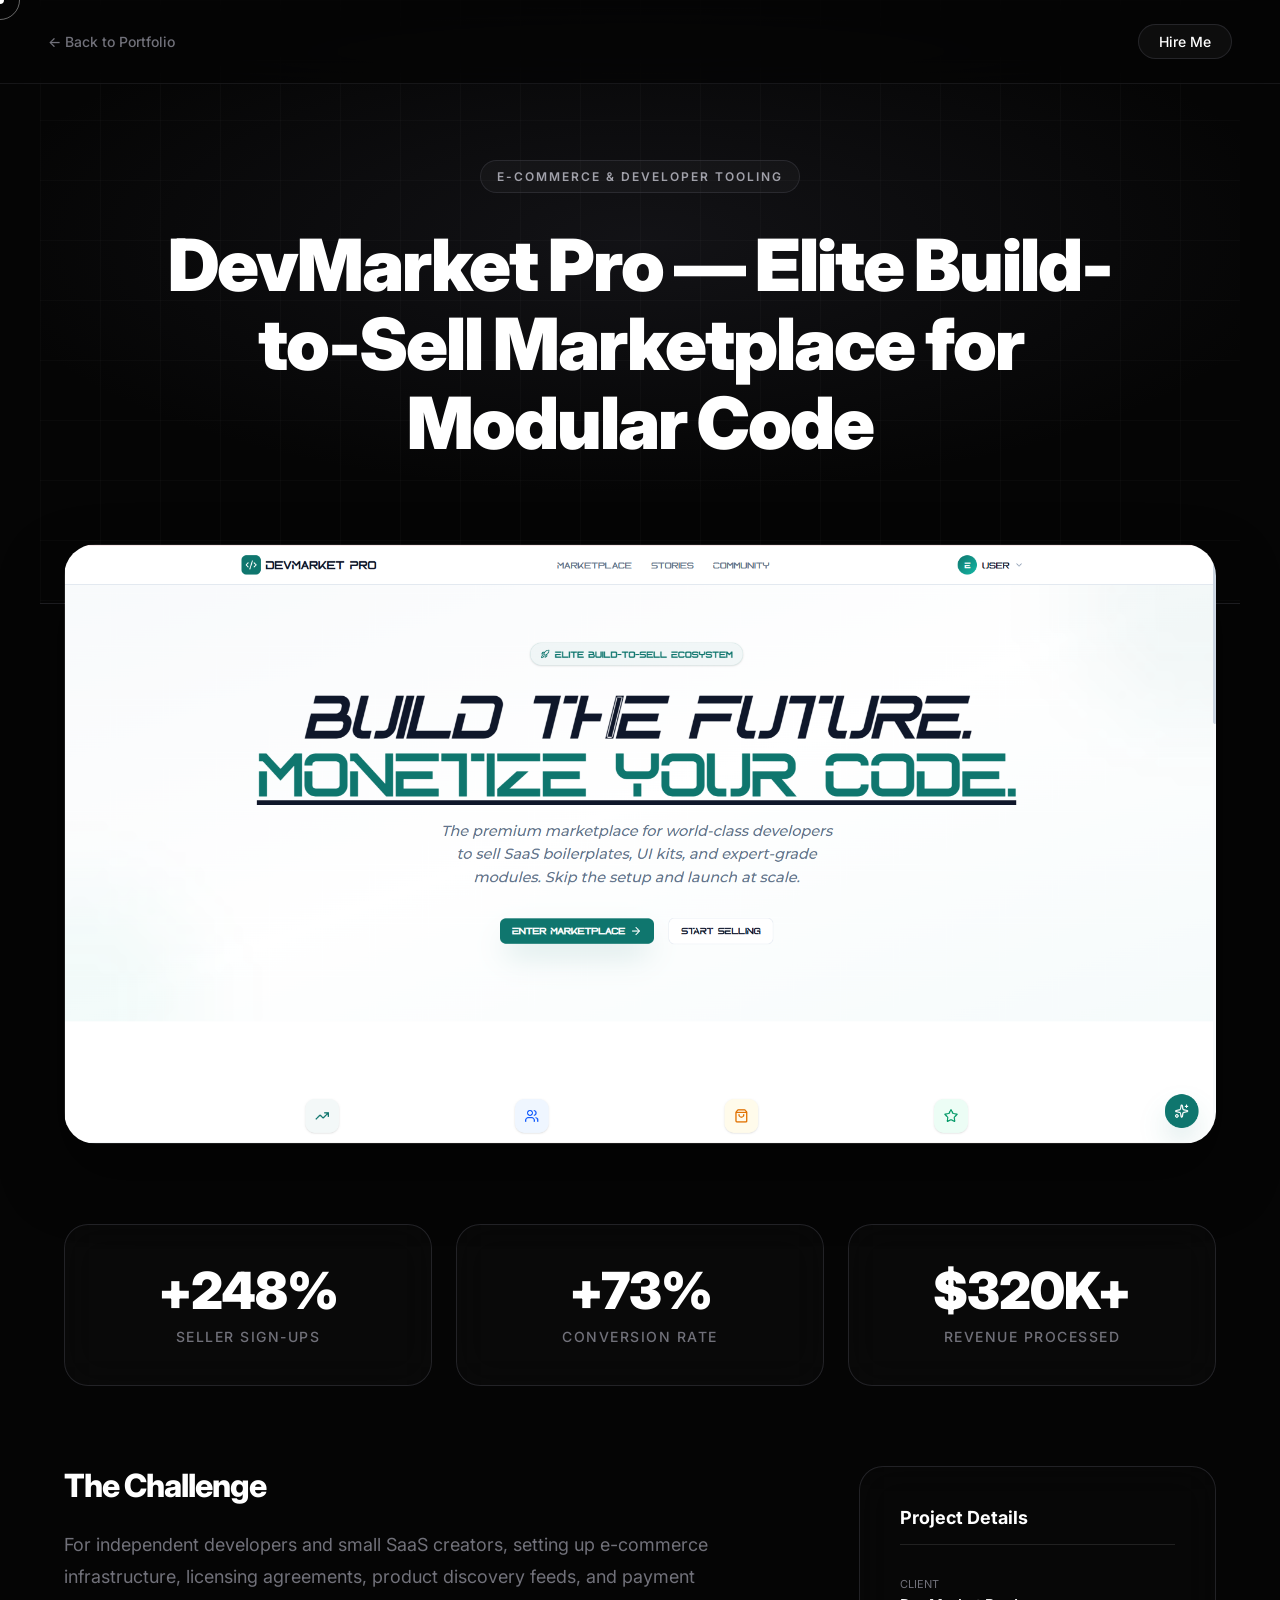
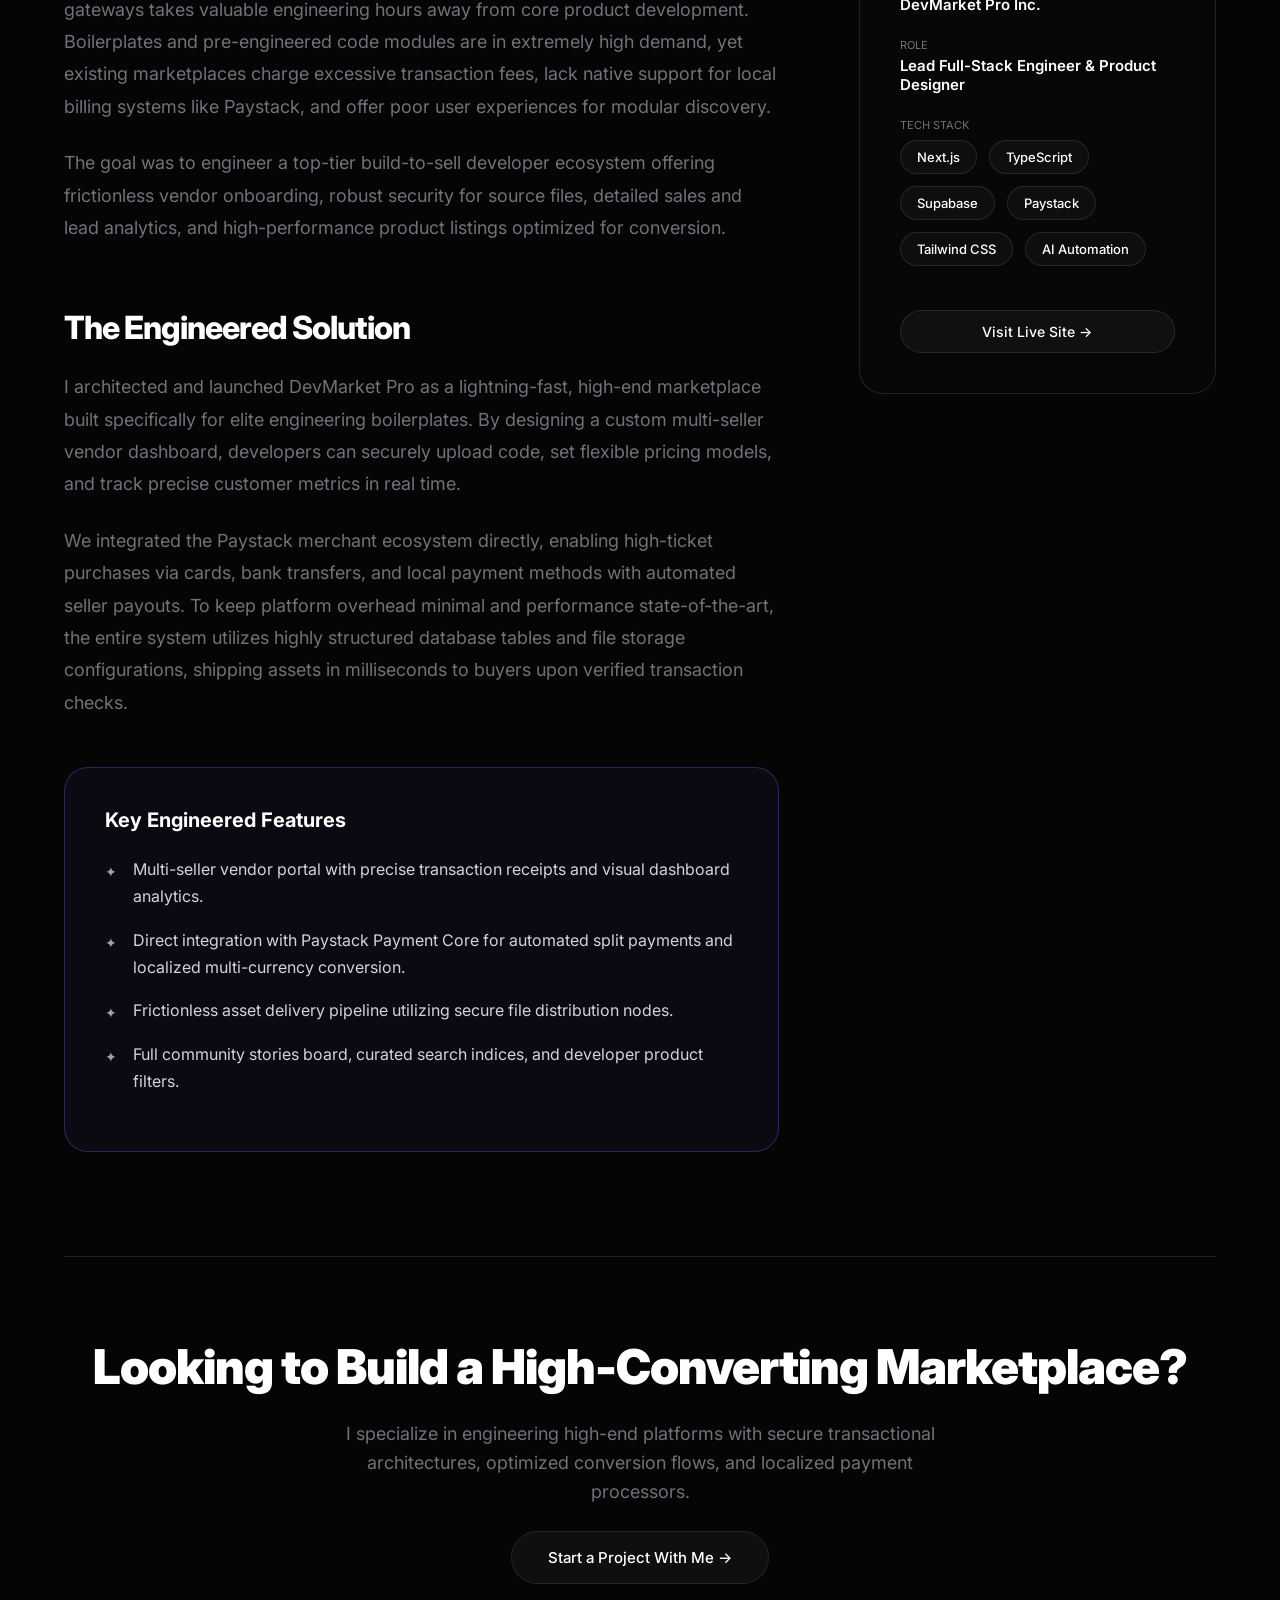
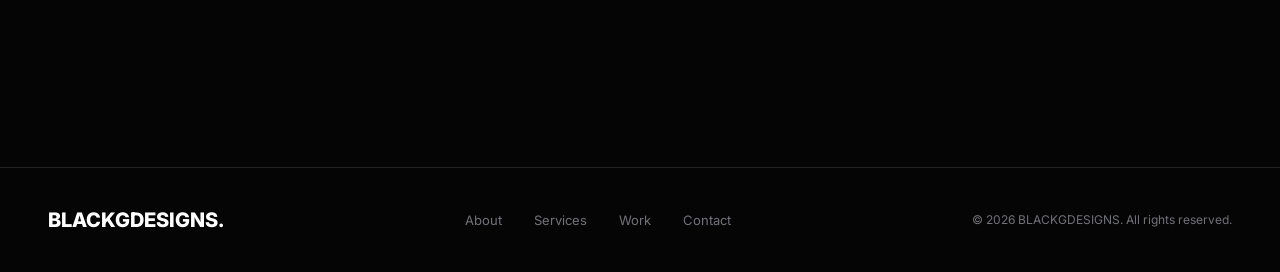
==== devmarket-pro.html @ 21c52779 "Add files via upload" ====
<!DOCTYPE html>
<html lang="en">
<head>
<meta charset="UTF-8"/>
<meta name="viewport" content="width=device-width, initial-scale=1.0"/>
<title>DevMarket Pro Case Study — BLACKGDESIGNS</title>
<meta name="description" content="Case Study: DevMarket Pro — Premium marketplace for world-class developers to buy and sell SaaS boilerplates, UI kits, and modules."/>
<link rel="stylesheet" href="style.css"/>
<link rel="preconnect" href="https://fonts.googleapis.com"/>
<link href="https://fonts.googleapis.com/css2?family=Inter:wght@300;400;500;600;700;800;900&display=swap" rel="stylesheet"/>
</head>
<body>

<!-- Custom Cursor -->
<div class="cursor">
  <div class="cursor-dot"></div>
  <div class="cursor-ring"></div>
</div>

<!-- Back Nav Header -->
<div class="case-header-nav">
  <a href="index.html" class="btn-back">← Back to Portfolio</a>
  <a href="https://wa.me/2347035428428" target="_blank" rel="noopener" class="nav-cta" style="padding: 8px 20px;">Hire Me</a>
</div>

<!-- Redesigned Hero Section -->
<section class="case-hero">
  <div class="hero-bg-glow"></div>
  <div class="hero-grid-overlay"></div>
  <div class="case-hero-content reveal">
    <span class="case-cat-badge">E-Commerce &amp; developer tooling</span>
    <h1 class="case-main-title">DevMarket Pro — Elite Build-to-Sell Marketplace for Modular Code</h1>
  </div>
</section>

<!-- Floating Cover Image Banner -->
<div class="case-cover-wrapper reveal reveal-delay-1">
  <div class="case-cover-image" style="background: url('devmarket_pro.png') no-repeat;"></div>
</div>

<div class="case-main-container">
  
  <!-- Outcomes / Metrics Grid -->
  <div class="case-metrics-grid">
    <div class="case-metric-card reveal">
      <div class="case-metric-num">+248%</div>
      <div class="case-metric-lbl">Seller Sign-ups</div>
    </div>
    <div class="case-metric-card reveal reveal-delay-1">
      <div class="case-metric-num">+73%</div>
      <div class="case-metric-lbl">Conversion Rate</div>
    </div>
    <div class="case-metric-card reveal reveal-delay-2">
      <div class="case-metric-num">$320K+</div>
      <div class="case-metric-lbl">Revenue Processed</div>
    </div>
  </div>

  <!-- Content Split Layout -->
  <div class="case-content-grid">
    
    <!-- Left Column: Story -->
    <div class="case-column-main">
      
      <div class="case-body-section reveal">
        <h2>The Challenge</h2>
        <p>For independent developers and small SaaS creators, setting up e-commerce infrastructure, licensing agreements, product discovery feeds, and payment gateways takes valuable engineering hours away from core product development. Boilerplates and pre-engineered code modules are in extremely high demand, yet existing marketplaces charge excessive transaction fees, lack native support for local billing systems like Paystack, and offer poor user experiences for modular discovery.</p>
        <p>The goal was to engineer a top-tier build-to-sell developer ecosystem offering frictionless vendor onboarding, robust security for source files, detailed sales and lead analytics, and high-performance product listings optimized for conversion.</p>
      </div>

      <div class="case-body-section reveal">
        <h2>The Engineered Solution</h2>
        <p>I architected and launched DevMarket Pro as a lightning-fast, high-end marketplace built specifically for elite engineering boilerplates. By designing a custom multi-seller vendor dashboard, developers can securely upload code, set flexible pricing models, and track precise customer metrics in real time.</p>
        <p>We integrated the Paystack merchant ecosystem directly, enabling high-ticket purchases via cards, bank transfers, and local payment methods with automated seller payouts. To keep platform overhead minimal and performance state-of-the-art, the entire system utilizes highly structured database tables and file storage configurations, shipping assets in milliseconds to buyers upon verified transaction checks.</p>
        
        <div class="case-highlight-box">
          <h3 class="case-highlight-title">Key Engineered Features</h3>
          <ul class="case-list">
            <li>Multi-seller vendor portal with precise transaction receipts and visual dashboard analytics.</li>
            <li>Direct integration with Paystack Payment Core for automated split payments and localized multi-currency conversion.</li>
            <li>Frictionless asset delivery pipeline utilizing secure file distribution nodes.</li>
            <li>Full community stories board, curated search indices, and developer product filters.</li>
          </ul>
        </div>
      </div>

    </div>

    <!-- Right Column: Sidebar Spec Sheet -->
    <div class="case-column-sidebar">
      <div class="case-sidebar-card reveal">
        <h3 class="case-sidebar-title">Project Details</h3>
        
        <div style="margin-bottom: 24px;">
          <div style="font-size: 11px; text-transform: uppercase; color: var(--muted); margin-bottom: 4px;">Client</div>
          <div style="font-size: 15px; font-weight: 600; color: var(--white);">DevMarket Pro Inc.</div>
        </div>

        <div style="margin-bottom: 24px;">
          <div style="font-size: 11px; text-transform: uppercase; color: var(--muted); margin-bottom: 4px;">Role</div>
          <div style="font-size: 15px; font-weight: 600; color: var(--white);">Lead Full-Stack Engineer &amp; Product Designer</div>
        </div>

        <div style="margin-bottom: 32px;">
          <div style="font-size: 11px; text-transform: uppercase; color: var(--muted); margin-bottom: 8px;">Tech Stack</div>
          <div>
            <span class="case-tech-tag">Next.js</span>
            <span class="case-tech-tag">TypeScript</span>
            <span class="case-tech-tag">Supabase</span>
            <span class="case-tech-tag">Paystack</span>
            <span class="case-tech-tag">Tailwind CSS</span>
            <span class="case-tech-tag">AI Automation</span>
          </div>
        </div>

        <a href="https://devmark-pro.vercel.app/" target="_blank" rel="noopener" class="nav-cta" style="display: block; text-align: center; font-size: 14px; padding: 12px;">Visit Live Site →</a>
      </div>
    </div>

  </div>

  <!-- CTA Footer Section -->
  <div class="case-cta-section reveal">
    <h2 class="case-cta-title">Looking to Build a High-Converting Marketplace?</h2>
    <p class="case-cta-desc">I specialize in engineering high-end platforms with secure transactional architectures, optimized conversion flows, and localized payment processors.</p>
    <a href="https://wa.me/2347035428428" target="_blank" rel="noopener" class="nav-cta" style="padding: 16px 36px; font-size: 15px;">Start a Project With Me →</a>
  </div>

</div>

<!-- Footer -->
<footer style="margin-top: 80px; border-top: 1px solid var(--border);">
  <div class="footer-logo">BLACKGDESIGNS.</div>
  <div class="footer-links">
    <a href="index.html#about">About</a>
    <a href="index.html#capabilities">Services</a>
    <a href="index.html#works">Work</a>
    <a href="index.html#contact">Contact</a>
  </div>
  <div class="footer-copy">© 2026 BLACKGDESIGNS. All rights reserved.</div>
</footer>

<script src="script.js"></script>
</body>
</html>
---- style.css ----
@import url('https://fonts.googleapis.com/css2?family=Inter:wght@300;400;500;600;700;800;900&display=swap');

*, *::before, *::after { box-sizing: border-box; margin: 0; padding: 0; }

:root {
  --bg: #050505;
  --bg-2: #0a0a0a;
  --bg-card: rgba(10,10,10,0.8);
  --border: rgba(63,63,70,0.5);
  --text: #d4d4d8;
  --muted: #71717a;
  --white: #ffffff;
  --accent: #a1a1aa;
  --glow: rgba(120,120,140,0.15);
  --font: 'Inter', sans-serif;
}

html { scroll-behavior: smooth; }

body {
  font-family: var(--font);
  background: var(--bg);
  color: var(--text);
  overflow-x: hidden;
  cursor: none;
}

/* Custom Cursor */
.cursor {
  position: fixed; top: 0; left: 0; z-index: 9999;
  pointer-events: none;
}
.cursor-dot {
  width: 8px; height: 8px; background: #fff;
  border-radius: 50%;
  position: absolute; transform: translate(-50%,-50%);
  transition: transform 0.1s;
}
.cursor-ring {
  width: 40px; height: 40px;
  border: 1px solid rgba(255,255,255,0.4);
  border-radius: 50%;
  position: absolute; transform: translate(-50%,-50%);
  transition: width 0.3s, height 0.3s, border-color 0.3s;
}
body:has(a:hover) .cursor-ring,
body:has(button:hover) .cursor-ring {
  width: 60px; height: 60px; border-color: rgba(255,255,255,0.8);
}

/* Scrollbar */
::-webkit-scrollbar { width: 4px; }
::-webkit-scrollbar-track { background: var(--bg); }
::-webkit-scrollbar-thumb { background: #333; border-radius: 2px; }

/* Navigation */
nav#main-nav {
  position: fixed; top: 0; left: 0; right: 0; z-index: 100;
  padding: 20px 48px;
  display: flex; align-items: center; justify-content: space-between;
  transition: background 0.4s, backdrop-filter 0.4s;
}
footer nav { position: static; padding: 0; background: none; backdrop-filter: none; border: none; }
nav#main-nav.scrolled {
  background: rgba(5,5,5,0.85);
  backdrop-filter: blur(20px);
  border-bottom: 1px solid var(--border);
}
.nav-logo {
  font-size: 16px; font-weight: 800; color: var(--white);
  text-decoration: none; letter-spacing: 1px;
  text-transform: uppercase;
}
.nav-links {
  display: flex; gap: 40px; list-style: none;
}
.nav-links a {
  color: var(--muted); text-decoration: none;
  font-size: 14px; font-weight: 500;
  transition: color 0.3s;
}
.nav-links a:hover, .nav-links a.active { color: var(--white); }
.nav-cta {
  padding: 10px 24px;
  border: 1px solid var(--border);
  background: rgba(255,255,255,0.04);
  color: var(--white);
  border-radius: 100px; font-size: 14px; font-weight: 500;
  cursor: pointer; text-decoration: none;
  transition: background 0.3s, border-color 0.3s;
}
.nav-cta:hover { background: rgba(255,255,255,0.1); border-color: rgba(255,255,255,0.3); }

/* Hero */
#hero {
  min-height: 100vh;
  display: flex; align-items: center; justify-content: center;
  position: relative; overflow: hidden;
  padding: 120px 48px 80px;
}
.hero-bg-glow {
  position: absolute; inset: 0; z-index: 0;
  background: radial-gradient(ellipse 80% 60% at 50% 40%, rgba(80,80,100,0.18) 0%, transparent 70%);
  pointer-events: none;
}
.hero-grid-overlay {
  position: absolute; inset: 0; z-index: 0;
  background-image:
    linear-gradient(rgba(255,255,255,0.02) 1px, transparent 1px),
    linear-gradient(90deg, rgba(255,255,255,0.02) 1px, transparent 1px);
  background-size: 60px 60px;
  pointer-events: none;
}
.hero-content {
  position: relative; z-index: 1;
  max-width: 1200px; width: 100%;
  display: grid; grid-template-columns: 1fr 1fr; gap: 80px; align-items: center;
}
.hero-text { }
.hero-badge {
  display: inline-flex; align-items: center; gap: 8px;
  padding: 8px 16px;
  border: 1px solid var(--border);
  background: rgba(255,255,255,0.04);
  border-radius: 100px; font-size: 13px; color: var(--accent);
  margin-bottom: 32px;
}
.hero-badge .dot {
  width: 8px; height: 8px;
  background: #4ade80;
  border-radius: 50%;
  animation: pulse-dot 2s ease-in-out infinite;
}
@keyframes pulse-dot {
  0%,100%{box-shadow:0 0 0 0 rgba(74,222,128,0.5);}
  50%{box-shadow:0 0 0 6px rgba(74,222,128,0);}
}
.hero-title {
  font-size: clamp(42px, 5.5vw, 80px);
  font-weight: 800; line-height: 1.05;
  color: var(--white); letter-spacing: -2px;
  margin-bottom: 24px;
}
.hero-title span { color: var(--muted); }
.hero-desc {
  font-size: 17px; line-height: 1.7; color: var(--muted);
  max-width: 480px; margin-bottom: 40px;
}
.hero-actions { display: flex; gap: 16px; align-items: center; flex-wrap: wrap; }
.btn-primary {
  padding: 14px 32px;
  background: var(--white); color: #000;
  border-radius: 100px; font-size: 15px; font-weight: 600;
  text-decoration: none; border: none; cursor: pointer;
  transition: transform 0.2s, box-shadow 0.3s;
  display: inline-flex; align-items: center; gap: 8px;
}
.btn-primary:hover { transform: translateY(-2px); box-shadow: 0 8px 30px rgba(255,255,255,0.15); }
.btn-ghost {
  padding: 14px 32px;
  border: 1px solid var(--border); color: var(--white);
  border-radius: 100px; font-size: 15px; font-weight: 500;
  text-decoration: none; cursor: pointer; background: transparent;
  transition: border-color 0.3s, background 0.3s;
}
.btn-ghost:hover { border-color: rgba(255,255,255,0.4); background: rgba(255,255,255,0.04); }

/* Hero Card */
.hero-card-wrap {
  perspective: 1200px;
}
.hero-card {
  background: rgba(15,15,18,0.9);
  border: 1px solid var(--border);
  border-radius: 24px;
  padding: 32px;
  backdrop-filter: blur(20px);
  transform-style: preserve-3d;
  transition: transform 0.15s ease-out;
  box-shadow: 0 25px 60px rgba(0,0,0,0.6);
}
.hero-card-header {
  display: flex; align-items: center; gap: 12px; margin-bottom: 24px;
}
.hero-card-avatar {
  width: 52px; height: 52px; border-radius: 50%;
  background: linear-gradient(135deg, #3f3f46, #18181b);
  border: 2px solid var(--border);
  overflow: hidden; flex-shrink: 0;
}
.hero-card-avatar img { width: 100%; height: 100%; object-fit: cover; }
.hero-card-name { font-size: 16px; font-weight: 700; color: var(--white); }
.hero-card-role { font-size: 13px; color: var(--muted); margin-top: 2px; }
.hero-card-stats {
  display: grid; grid-template-columns: 1fr 1fr; gap: 12px; margin-bottom: 24px;
}
.stat-box {
  background: rgba(255,255,255,0.03);
  border: 1px solid var(--border);
  border-radius: 12px; padding: 16px;
}
.stat-num { font-size: 28px; font-weight: 800; color: var(--white); }
.stat-label { font-size: 12px; color: var(--muted); margin-top: 4px; }
.hero-card-tags { display: flex; flex-wrap: wrap; gap: 8px; }
.tag {
  padding: 6px 12px;
  border: 1px solid var(--border);
  border-radius: 100px; font-size: 12px; color: var(--accent);
  background: rgba(255,255,255,0.03);
}

/* Marquee */
.marquee-section {
  padding: 24px 0;
  border-top: 1px solid var(--border);
  border-bottom: 1px solid var(--border);
  overflow: hidden;
}
.marquee-track {
  display: flex; gap: 48px;
  animation: marquee 30s linear infinite;
  white-space: nowrap;
}
.marquee-track:hover { animation-play-state: paused; }
@keyframes marquee {
  from { transform: translateX(0); }
  to { transform: translateX(-50%); }
}
.marquee-item {
  font-size: 13px; font-weight: 500; color: var(--muted);
  text-transform: uppercase; letter-spacing: 2px;
  display: flex; align-items: center; gap: 48px; flex-shrink: 0;
}
.marquee-item::after {
  content: '✦';
  color: rgba(255,255,255,0.15);
}

/* Sections */
section { padding: 120px 48px; max-width: 1200px; margin: 0 auto; }
.section-full { max-width: none; padding-left: 0; padding-right: 0; }

.section-label {
  font-size: 12px; font-weight: 600; color: var(--muted);
  text-transform: uppercase; letter-spacing: 3px; margin-bottom: 16px;
}
.section-title {
  font-size: clamp(36px, 4vw, 56px);
  font-weight: 800; color: var(--white);
  line-height: 1.1; letter-spacing: -1.5px; margin-bottom: 24px;
}
.section-desc {
  font-size: 17px; color: var(--muted); line-height: 1.7;
  max-width: 520px;
}

/* Reveal animation */
.reveal {
  opacity: 0; transform: translateY(40px);
  transition: opacity 0.7s ease, transform 0.7s ease;
}
.reveal.visible { opacity: 1; transform: none; }
.reveal-delay-1 { transition-delay: 0.1s; }
.reveal-delay-2 { transition-delay: 0.2s; }
.reveal-delay-3 { transition-delay: 0.3s; }
.reveal-delay-4 { transition-delay: 0.4s; }

/* About */
#about {
  display: grid; grid-template-columns: 1fr 1.4fr; gap: 80px; align-items: start;
}
.about-left { }
.about-photo {
  width: 100%; aspect-ratio: 3/4; border-radius: 20px;
  object-fit: cover; border: 1px solid var(--border);
  margin-bottom: 32px;
  background: linear-gradient(135deg, #18181b, #09090b);
}
.about-stats { display: flex; flex-direction: column; gap: 12px; }
.about-stat {
  display: flex; justify-content: space-between; align-items: center;
  padding: 16px 20px;
  border: 1px solid var(--border);
  border-radius: 12px; background: rgba(255,255,255,0.02);
}
.about-stat-num { font-size: 22px; font-weight: 800; color: var(--white); }
.about-stat-label { font-size: 13px; color: var(--muted); }
.about-right { }
.about-right .section-label { margin-top: 12px; }
.about-bio {
  font-size: 17px; color: var(--muted); line-height: 1.8; margin-bottom: 32px;
}
.about-philosophy {
  border-left: 2px solid rgba(255,255,255,0.15); padding-left: 24px;
  font-size: 20px; font-style: italic; color: var(--accent); line-height: 1.6;
}

/* Capabilities */
#capabilities { }
.cap-header { display: flex; justify-content: space-between; align-items: flex-end; margin-bottom: 56px; flex-wrap: wrap; gap: 24px; }
.cap-grid { display: grid; grid-template-columns: repeat(3,1fr); gap: 1px; background: var(--border); border-radius: 20px; overflow: hidden; }
.cap-card {
  background: var(--bg-2); padding: 40px 36px;
  transition: background 0.3s;
  position: relative; overflow: hidden;
}
.cap-card::before {
  content: ''; position: absolute; inset: 0;
  background: linear-gradient(135deg, rgba(255,255,255,0.04), transparent);
  opacity: 0; transition: opacity 0.3s;
}
.cap-card:hover { background: #0f0f12; }
.cap-card:hover::before { opacity: 1; }
.cap-icon {
  width: 48px; height: 48px; margin-bottom: 20px;
  border: 1px solid var(--border); border-radius: 12px;
  display: flex; align-items: center; justify-content: center;
  font-size: 22px;
  background: rgba(255,255,255,0.03);
}
.cap-name { font-size: 18px; font-weight: 700; color: var(--white); margin-bottom: 12px; }
.cap-desc { font-size: 14px; color: var(--muted); line-height: 1.7; }

/* Process */
#process { background: rgba(255,255,255,0.01); border-top: 1px solid var(--border); border-bottom: 1px solid var(--border); }
.process-steps { display: grid; grid-template-columns: repeat(3,1fr); gap: 48px; margin-top: 64px; }
.process-step { }
.step-num {
  font-size: 48px; font-weight: 900;
  color: rgba(255,255,255,0.06); margin-bottom: 16px;
  letter-spacing: -2px; line-height: 1;
}
.step-name { font-size: 18px; font-weight: 700; color: var(--white); margin-bottom: 10px; }
.step-desc { font-size: 14px; color: var(--muted); line-height: 1.7; }

/* Works */
#works { }
.works-header { display: flex; justify-content: space-between; align-items: flex-end; margin-bottom: 56px; flex-wrap: wrap; gap: 24px; }
.featured-project {
  display: grid; grid-template-columns: 1.2fr 1fr; gap: 0;
  border: 1px solid var(--border); border-radius: 20px; overflow: hidden;
  margin-bottom: 24px; min-height: 480px;
  transition: border-color 0.3s;
}
.featured-project:hover { border-color: rgba(255,255,255,0.2); }
.featured-img {
  background: linear-gradient(135deg, #1a1a2e 0%, #16213e 50%, #0f3460 100%);
  position: relative; overflow: hidden;
  display: flex; align-items: center; justify-content: center;
}
.featured-img .project-preview {
  width: 85%; border-radius: 12px;
  box-shadow: 0 20px 50px rgba(0,0,0,0.5);
}
.featured-info {
  padding: 48px 48px;
  display: flex; flex-direction: column; justify-content: center;
  background: rgba(10,10,12,0.9);
}
.project-tag {
  display: inline-block; padding: 5px 12px;
  border: 1px solid var(--border); border-radius: 100px;
  font-size: 12px; color: var(--muted); margin-bottom: 20px;
}
.project-title { font-size: 28px; font-weight: 800; color: var(--white); margin-bottom: 16px; line-height: 1.2; letter-spacing: -0.5px; }
.project-desc { font-size: 15px; color: var(--muted); line-height: 1.7; margin-bottom: 28px; }
.project-metrics { display: flex; gap: 24px; margin-bottom: 28px; flex-wrap: wrap; }
.metric { }
.metric-val { font-size: 24px; font-weight: 800; color: var(--white); }
.metric-label { font-size: 12px; color: var(--muted); }
.project-link {
  display: inline-flex; align-items: center; gap: 8px;
  color: var(--white); font-size: 14px; font-weight: 600;
  text-decoration: none; transition: gap 0.2s;
}
.project-link:hover { gap: 12px; }
.project-grid { display: grid; grid-template-columns: 1fr 1fr; gap: 24px; }
.project-card {
  border: 1px solid var(--border); border-radius: 20px; overflow: hidden;
  transition: border-color 0.3s, transform 0.3s;
  background: rgba(10,10,12,0.6);
}
.project-card:hover { border-color: rgba(255,255,255,0.2); transform: translateY(-4px); }
.project-card-img {
  height: 220px; position: relative; overflow: hidden;
  display: flex; align-items: center; justify-content: center; font-size: 64px;
}
.project-card-img.green { background: linear-gradient(135deg, #052e16, #166534); }
.project-card-img.purple { background: linear-gradient(135deg, #2e1065, #4c1d95); }
.project-card-body { padding: 28px; }

/* Testimonials */
#testimonials { }
.test-grid { display: grid; grid-template-columns: repeat(3,1fr); gap: 20px; margin-top: 56px; }
.test-card {
  border: 1px solid var(--border); border-radius: 20px; padding: 32px;
  background: rgba(10,10,12,0.6);
  transition: border-color 0.3s, transform 0.3s;
}
.test-card:hover { border-color: rgba(255,255,255,0.15); transform: translateY(-4px); }
.test-stars { color: #fbbf24; font-size: 14px; margin-bottom: 16px; letter-spacing: 2px; }
.test-quote { font-size: 15px; color: var(--text); line-height: 1.7; margin-bottom: 24px; font-style: italic; }
.test-author { display: flex; align-items: center; gap: 12px; }
.test-avatar {
  width: 40px; height: 40px; border-radius: 50%;
  background: linear-gradient(135deg, #3f3f46, #18181b);
  border: 1px solid var(--border);
  display: flex; align-items: center; justify-content: center;
  font-size: 16px;
}
.test-name { font-size: 14px; font-weight: 600; color: var(--white); }
.test-role { font-size: 12px; color: var(--muted); }

/* FAQ */
#faq { }
.faq-list { margin-top: 56px; display: flex; flex-direction: column; gap: 1px; border-top: 1px solid var(--border); }
.faq-item { border-bottom: 1px solid var(--border); }
.faq-q {
  display: flex; justify-content: space-between; align-items: center;
  padding: 24px 0; cursor: pointer;
  font-size: 17px; font-weight: 600; color: var(--white);
  transition: color 0.3s; gap: 16px;
}
.faq-q:hover { color: var(--accent); }
.faq-chevron {
  width: 32px; height: 32px; flex-shrink: 0;
  border: 1px solid var(--border); border-radius: 50%;
  display: flex; align-items: center; justify-content: center;
  font-size: 14px; transition: transform 0.3s, background 0.3s;
}
.faq-item.open .faq-chevron { transform: rotate(180deg); background: rgba(255,255,255,0.08); }
.faq-a {
  overflow: hidden; max-height: 0;
  transition: max-height 0.4s ease, padding 0.3s;
}
.faq-a-inner { padding-bottom: 24px; font-size: 15px; color: var(--muted); line-height: 1.8; }

/* Contact / CTA */
#contact {
  text-align: center;
  padding-top: 80px; padding-bottom: 80px;
  border-top: 1px solid var(--border);
}
.contact-glow {
  position: relative;
  max-width: 700px; margin: 0 auto;
}
.contact-glow::before {
  content: '';
  position: absolute; top: -80px; left: 50%; transform: translateX(-50%);
  width: 400px; height: 400px;
  background: radial-gradient(circle, rgba(100,100,120,0.15) 0%, transparent 70%);
  pointer-events: none;
}
.contact-title { font-size: clamp(40px, 5vw, 68px); font-weight: 900; color: var(--white); letter-spacing: -2px; line-height: 1.05; margin-bottom: 20px; }
.contact-sub { font-size: 17px; color: var(--muted); margin-bottom: 48px; }
.contact-form { max-width: 560px; margin: 0 auto; display: flex; flex-direction: column; gap: 16px; }
.form-row { display: grid; grid-template-columns: 1fr 1fr; gap: 16px; }
.form-field {
  padding: 16px 20px;
  background: rgba(255,255,255,0.04); border: 1px solid var(--border);
  border-radius: 12px; color: var(--white); font-size: 15px; font-family: var(--font);
  outline: none; transition: border-color 0.3s;
  width: 100%;
}
.form-field::placeholder { color: var(--muted); }
.form-field:focus { border-color: rgba(255,255,255,0.25); }
textarea.form-field { resize: none; height: 120px; }

/* Skills Matrix */
.skills-grid { display: flex; flex-direction: column; gap: 32px; }
.skill-category { }
.skill-cat-label {
  font-size: 11px; font-weight: 600; color: var(--muted);
  text-transform: uppercase; letter-spacing: 3px;
  margin-bottom: 14px; padding-bottom: 10px;
  border-bottom: 1px solid var(--border);
}
.skill-chips { display: flex; flex-wrap: wrap; gap: 8px; }
.skill-chip {
  padding: 7px 14px;
  border: 1px solid var(--border);
  border-radius: 100px; font-size: 13px; font-weight: 500;
  color: var(--accent); background: rgba(255,255,255,0.03);
  transition: border-color 0.3s, color 0.3s, background 0.3s;
  cursor: default;
}
.skill-chip:hover { border-color: rgba(255,255,255,0.3); color: var(--white); background: rgba(255,255,255,0.06); }
.skill-chip--primary {
  border-color: rgba(255,255,255,0.2); color: var(--white);
  background: rgba(255,255,255,0.06); font-weight: 600;
}
.skill-chip--primary:hover { border-color: rgba(255,255,255,0.5); background: rgba(255,255,255,0.1); }
.skill-chip--ai {
  border-color: rgba(139,92,246,0.4); color: #c4b5fd;
  background: rgba(139,92,246,0.08); font-weight: 600;
}
.skill-chip--ai:hover { border-color: rgba(139,92,246,0.8); background: rgba(139,92,246,0.15); }
.skills-ai-box {
  margin-top: 36px; padding: 24px 28px;
  border: 1px solid rgba(139,92,246,0.25);
  border-radius: 16px; background: rgba(139,92,246,0.06);
  display: flex; gap: 16px; align-items: flex-start;
}
.skills-ai-icon { font-size: 28px; flex-shrink: 0; line-height: 1; margin-top: 2px; }
.skills-ai-title { font-size: 15px; font-weight: 700; color: #c4b5fd; margin-bottom: 8px; }
.skills-ai-desc { font-size: 14px; color: var(--muted); line-height: 1.7; }



/* Footer */
footer {
  border-top: 1px solid var(--border);
  padding: 40px 48px;
  display: flex; justify-content: space-between; align-items: center;
  flex-wrap: wrap; gap: 16px;
}
.footer-logo { font-size: 20px; font-weight: 800; color: var(--white); }
.footer-links { display: flex; gap: 32px; }
.footer-links a { font-size: 13px; color: var(--muted); text-decoration: none; transition: color 0.3s; }
.footer-links a:hover { color: var(--white); }
.footer-copy { font-size: 12px; color: var(--muted); }

/* Hamburger */
.hamburger {
  display: none;
  flex-direction: column;
  gap: 5px;
  cursor: pointer;
  padding: 8px;
  background: none;
  border: none;
  z-index: 101;
  position: relative;
}
.hamburger span {
  display: block;
  width: 24px;
  height: 2px;
  background: var(--white);
  border-radius: 2px;
  transition: transform 0.35s ease, opacity 0.35s ease;
  transform-origin: center;
}
/* Animate into X when open */
.hamburger.open span:nth-child(1) { transform: translateY(7px) rotate(45deg); }
.hamburger.open span:nth-child(2) { opacity: 0; transform: scaleX(0); }
.hamburger.open span:nth-child(3) { transform: translateY(-7px) rotate(-45deg); }

/* Mobile overlay menu */
.mobile-menu {
  position: fixed;
  inset: 0;
  background: rgba(5,5,5,0.97);
  backdrop-filter: blur(24px);
  -webkit-backdrop-filter: blur(24px);
  z-index: 100;
  display: flex;
  flex-direction: column;
  align-items: center;
  justify-content: center;
  gap: 24px;
  opacity: 0;
  pointer-events: none;
  transform: translateY(-12px);
  transition: opacity 0.35s ease, transform 0.35s ease;
}
.mobile-menu.open {
  opacity: 1;
  pointer-events: all;
  transform: translateY(0);
}
.mobile-menu a {
  font-size: 32px;
  font-weight: 800;
  color: var(--white);
  text-decoration: none;
  letter-spacing: -1px;
  transition: color 0.2s;
}
.mobile-menu a:hover { color: rgba(255,255,255,0.5); }
.mobile-menu .mobile-whatsapp {
  margin-top: 16px;
  display: inline-flex;
  align-items: center;
  gap: 10px;
  background: #25D366;
  color: #fff !important;
  font-size: 16px !important;
  font-weight: 700 !important;
  letter-spacing: 0 !important;
  padding: 14px 32px;
  border-radius: 100px;
  text-decoration: none;
  transition: transform 0.2s, box-shadow 0.2s;
}
.mobile-menu .mobile-whatsapp:hover {
  transform: scale(1.04);
  box-shadow: 0 8px 32px rgba(37,211,102,0.35);
}
.mobile-close {
  position: absolute;
  top: 24px;
  right: 24px;
  font-size: 28px;
  color: var(--white);
  cursor: pointer;
  background: none;
  border: none;
  line-height: 1;
  padding: 8px;
  opacity: 0.7;
  transition: opacity 0.2s;
}
.mobile-close:hover { opacity: 1; }

/* Responsive */
@media (max-width: 1024px) {
  .hero-content { grid-template-columns: 1fr; gap: 48px; }
  .hero-card-wrap { max-width: 500px; }
  #about { grid-template-columns: 1fr; }
  .about-photo { max-height: 400px; }
  .cap-grid { grid-template-columns: 1fr 1fr; }
  .featured-project { grid-template-columns: 1fr; }
  .featured-img { min-height: 280px; }
}
@media (max-width: 768px) {
  nav#main-nav { padding: 16px 24px; }
  .nav-links, .nav-cta { display: none; }
  .hamburger { display: flex; }
  section { padding: 80px 24px; }
  footer { padding: 32px 24px; flex-direction: column; text-align: center; }
  .cap-grid { grid-template-columns: 1fr; }
  .project-grid { grid-template-columns: 1fr; }
  .test-grid { grid-template-columns: 1fr; }
  .process-steps { grid-template-columns: 1fr; }
  .form-row { grid-template-columns: 1fr; }
}

/* ========================================================================== */
/* STANDALONE CASE STUDY PAGES (REDESIGNED) */
/* ========================================================================== */

/* Hero Section */
.case-hero {
  position: relative;
  width: 100%;
  padding: 160px 24px 100px;
  text-align: center;
  overflow: hidden;
  border-bottom: 1px solid var(--border);
}
.case-header-nav {
  position: fixed;
  top: 0;
  left: 0;
  width: 100%;
  padding: 24px 48px;
  display: flex;
  justify-content: space-between;
  align-items: center;
  z-index: 100;
  background: rgba(5,5,5,0.7);
  backdrop-filter: blur(20px);
  border-bottom: 1px solid rgba(63,63,70,0.3);
}
.btn-back {
  display: inline-flex;
  align-items: center;
  gap: 8px;
  color: var(--muted);
  text-decoration: none;
  font-size: 14px;
  font-weight: 500;
  transition: color 0.3s;
}
.btn-back:hover { color: var(--white); }

.case-hero-content {
  position: relative;
  z-index: 10;
  max-width: 1000px;
  margin: 0 auto;
}
.case-cat-badge {
  display: inline-block;
  padding: 8px 16px;
  border: 1px solid var(--border);
  background: rgba(255,255,255,0.03);
  border-radius: 100px;
  font-size: 12px;
  font-weight: 600;
  letter-spacing: 2px;
  text-transform: uppercase;
  color: var(--accent);
  margin-bottom: 32px;
}
.case-main-title {
  font-size: clamp(40px, 6vw, 72px);
  font-weight: 900;
  line-height: 1.1;
  color: var(--white);
  letter-spacing: -2px;
  margin-bottom: 40px;
}

/* Floating Cover Image */
.case-cover-wrapper {
  position: relative;
  max-width: 1200px;
  margin: -60px auto 80px; /* Overlap the hero section slightly */
  z-index: 20;
  padding: 0 24px;
  perspective: 1200px;
}
.case-cover-image {
  width: 100%;
  height: clamp(300px, 50vw, 600px);
  border-radius: 32px;
  border: 1px solid rgba(255,255,255,0.1);
  background-position: center center !important;
  background-repeat: no-repeat !important;
  background-size: cover !important;
  box-shadow: 0 30px 60px rgba(0,0,0,0.5);
  transition: transform 0.4s ease-out, border-color 0.4s;
}
.case-cover-image:hover {
  transform: translateY(-10px) scale(1.02);
  border-color: rgba(255,255,255,0.2);
}

/* Auto-Layout Main Content Container */
.case-main-container {
  max-width: 1200px;
  margin: 0 auto;
  padding: 0 24px 120px;
}

/* Metrics Grid */
.case-metrics-grid {
  display: grid;
  grid-template-columns: repeat(auto-fit, minmax(250px, 1fr));
  gap: 24px;
  margin-bottom: 80px;
}
.case-metric-card {
  padding: 40px 32px;
  border: 1px solid var(--border);
  background: rgba(255,255,255,0.02);
  backdrop-filter: blur(20px);
  border-radius: 24px;
  text-align: center;
  transition: all 0.3s ease;
  position: relative;
  overflow: hidden;
}
.case-metric-card::before {
  content: '';
  position: absolute;
  top: 0; left: 0; right: 0; height: 1px;
  background: linear-gradient(90deg, transparent, rgba(255,255,255,0.2), transparent);
  opacity: 0;
  transition: opacity 0.3s;
}
.case-metric-card:hover {
  transform: translateY(-5px);
  border-color: rgba(255,255,255,0.15);
  background: rgba(255,255,255,0.04);
}
.case-metric-card:hover::before { opacity: 1; }

.case-metric-num {
  font-size: clamp(40px, 4vw, 56px);
  font-weight: 900;
  color: var(--white);
  line-height: 1;
  margin-bottom: 12px;
  letter-spacing: -1px;
}
.case-metric-lbl {
  font-size: 14px;
  color: var(--muted);
  text-transform: uppercase;
  letter-spacing: 1.5px;
  font-weight: 500;
}

/* Content Layout CSS Grid */
.case-content-grid {
  display: grid;
  grid-template-columns: 2fr 1fr;
  gap: 80px;
}
.case-body-section {
  margin-bottom: 64px;
}
.case-body-section h2 {
  font-size: 32px;
  font-weight: 800;
  color: var(--white);
  margin-bottom: 24px;
  letter-spacing: -1px;
}
.case-body-section p {
  font-size: 18px;
  line-height: 1.8;
  color: var(--muted);
  margin-bottom: 24px;
}

/* Beautiful Highlight Boxes */
.case-highlight-box {
  border: 1px solid rgba(139,92,246,0.3);
  background: rgba(139,92,246,0.05);
  border-radius: 24px;
  padding: 40px;
  margin-top: 48px;
}
.case-highlight-title {
  font-size: 20px;
  font-weight: 700;
  color: var(--white);
  margin-bottom: 24px;
}
.case-list {
  list-style: none;
}
.case-list li {
  font-size: 16px;
  color: var(--text);
  line-height: 1.7;
  margin-bottom: 16px;
  display: flex;
  align-items: flex-start;
  gap: 16px;
}
.case-list li::before {
  content: '✦';
  color: var(--accent);
  font-size: 14px;
  margin-top: 4px;
}

/* Sidebar Styling */
.case-sidebar-card {
  border: 1px solid var(--border);
  background: rgba(255,255,255,0.01);
  backdrop-filter: blur(20px);
  border-radius: 24px;
  padding: 40px;
  position: sticky;
  top: 120px;
}
.case-sidebar-title {
  font-size: 18px;
  font-weight: 700;
  color: var(--white);
  margin-bottom: 32px;
  border-bottom: 1px solid rgba(255,255,255,0.1);
  padding-bottom: 16px;
}
.case-tech-tag {
  display: inline-block;
  padding: 8px 16px;
  border: 1px solid rgba(255,255,255,0.1);
  background: rgba(255,255,255,0.03);
  border-radius: 100px;
  font-size: 13px;
  font-weight: 500;
  color: var(--white);
  margin: 0 8px 12px 0;
  transition: background 0.3s;
}
.case-tech-tag:hover {
  background: rgba(255,255,255,0.1);
}

/* CTA Footer Section */
.case-cta-section {
  text-align: center;
  border-top: 1px solid var(--border);
  padding-top: 80px;
  margin-top: 40px;
}
.case-cta-title {
  font-size: clamp(32px, 4vw, 48px);
  font-weight: 900;
  color: var(--white);
  margin-bottom: 24px;
  letter-spacing: -1px;
}
.case-cta-desc {
  font-size: 18px;
  color: var(--muted);
  margin-bottom: 40px;
  max-width: 600px;
  margin-left: auto;
  margin-right: auto;
  line-height: 1.6;
}

/* Responsive Overrides */
@media (max-width: 1024px) {
  .case-content-grid { grid-template-columns: 1fr; gap: 48px; }
  .case-sidebar-card { position: static; margin-top: 40px; }
}
@media (max-width: 768px) {
  .case-header-nav { padding: 16px 24px; }
  .case-hero { padding: 120px 24px 60px; }
  .case-cover-wrapper { margin-top: -30px; }
  .case-metrics-grid { grid-template-columns: 1fr; }
  .case-body-section h2 { font-size: 28px; }
  .case-highlight-box { padding: 24px; }
}
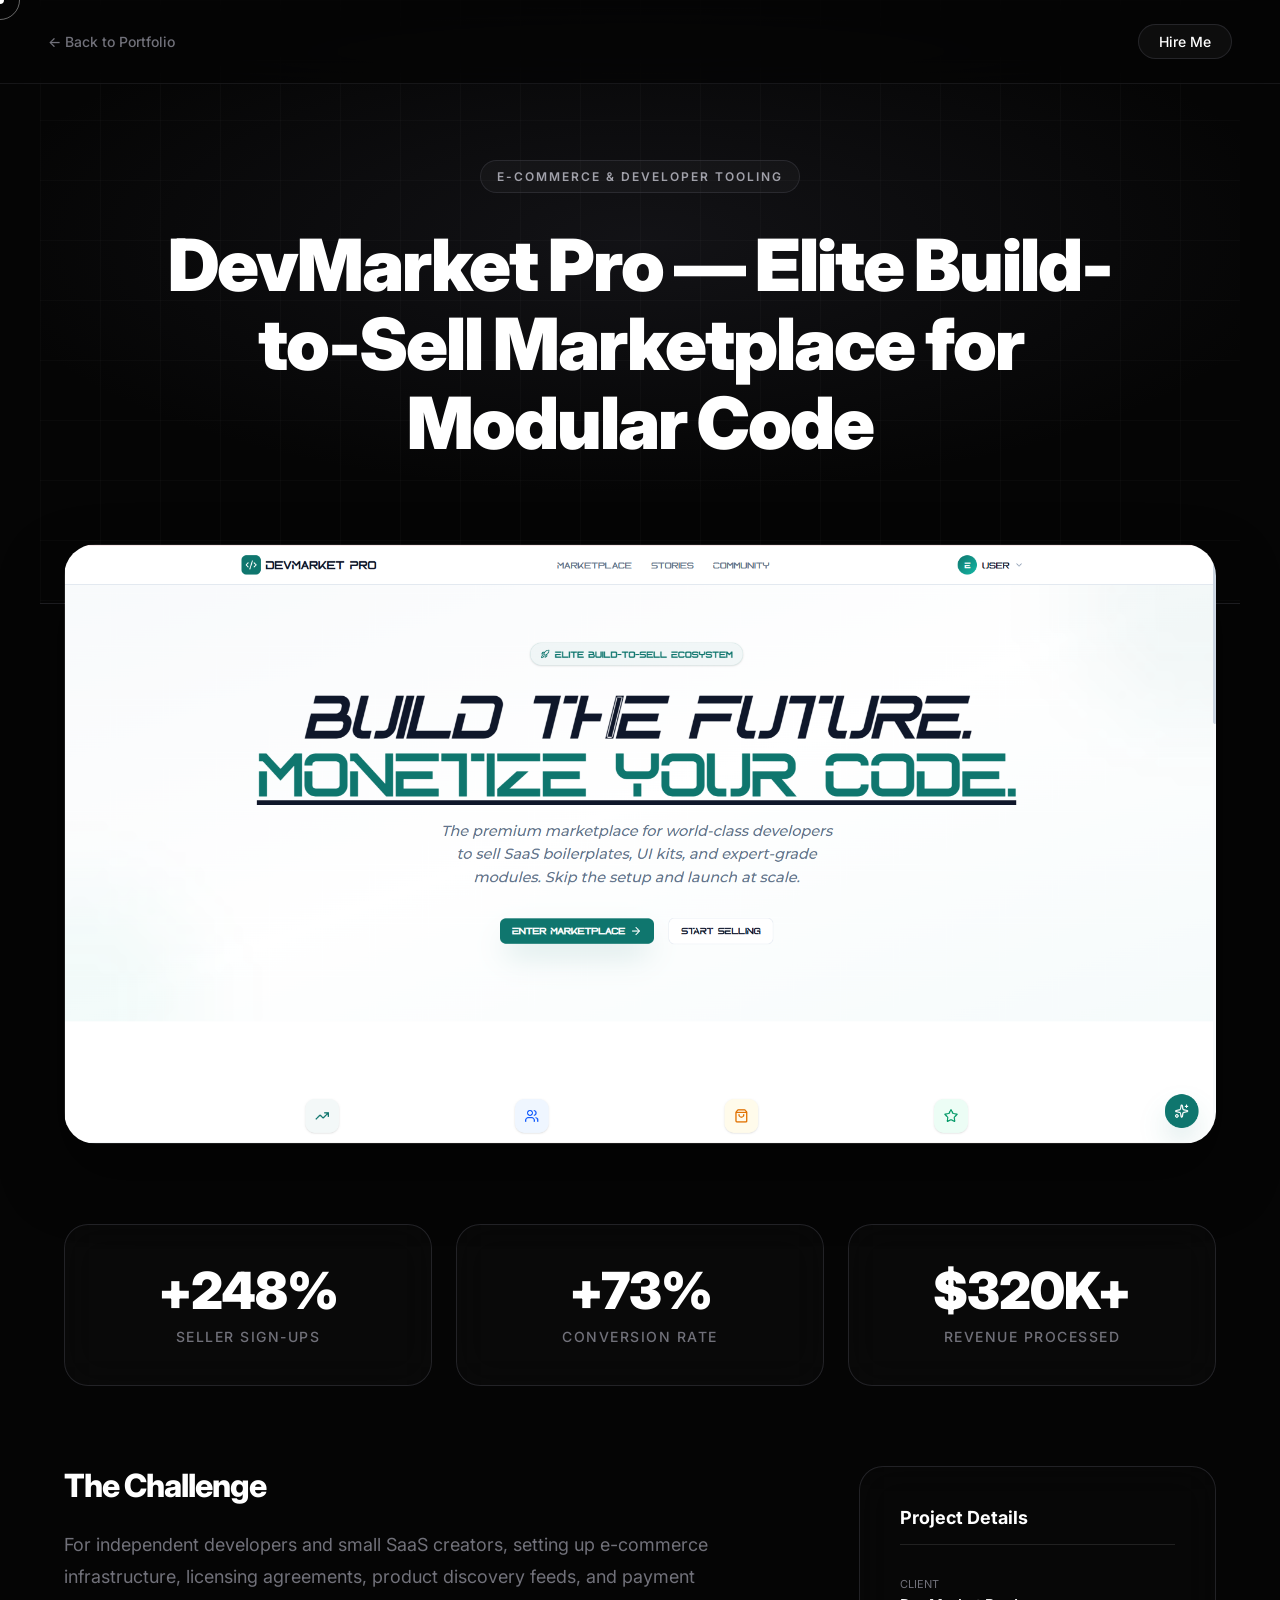
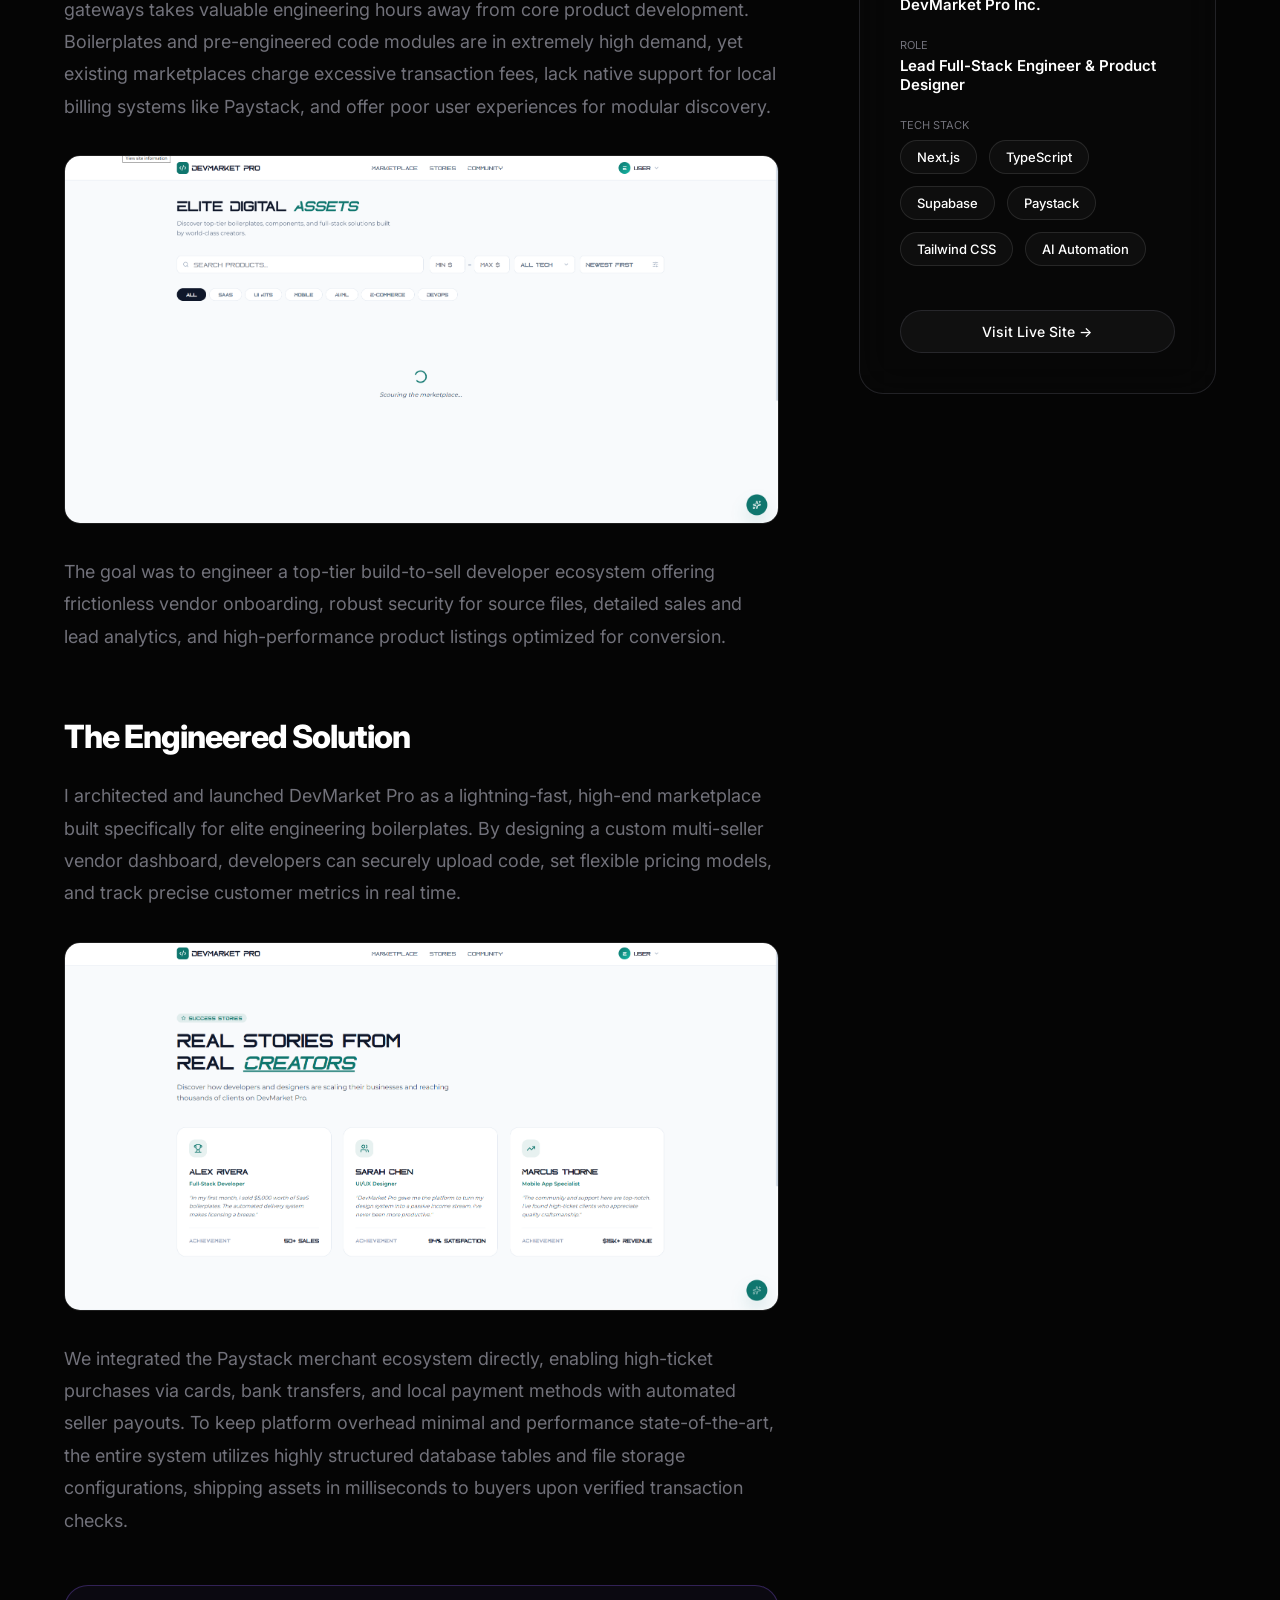
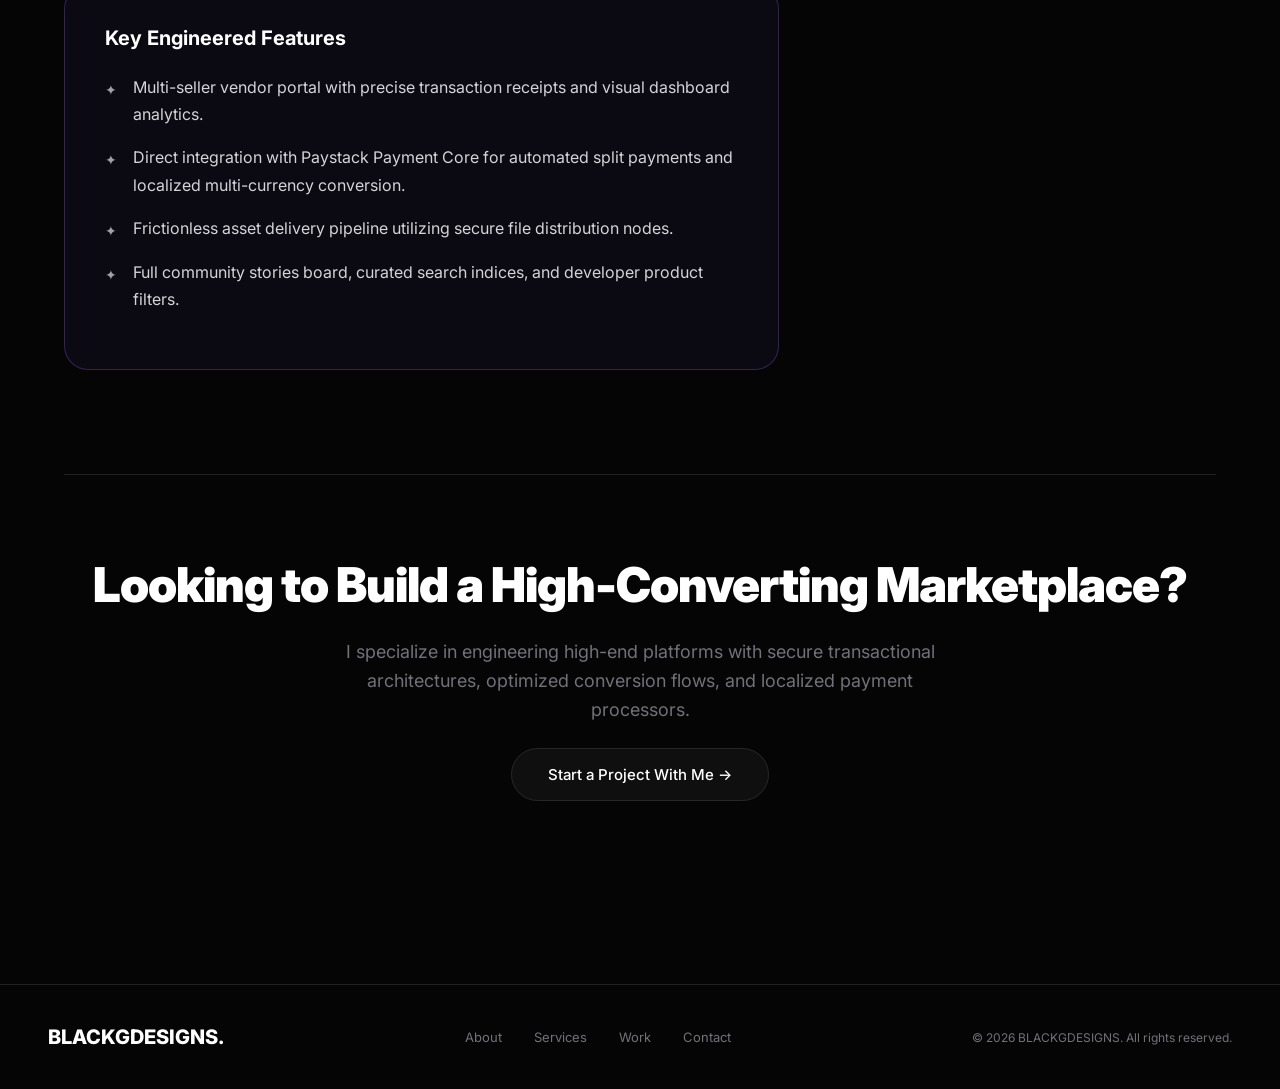
==== commit 066082ab: "Add files via upload" ====
--- a/devmarket-pro.html
+++ b/devmarket-pro.html
@@ -65,12 +65,18 @@
       <div class="case-body-section reveal">
         <h2>The Challenge</h2>
         <p>For independent developers and small SaaS creators, setting up e-commerce infrastructure, licensing agreements, product discovery feeds, and payment gateways takes valuable engineering hours away from core product development. Boilerplates and pre-engineered code modules are in extremely high demand, yet existing marketplaces charge excessive transaction fees, lack native support for local billing systems like Paystack, and offer poor user experiences for modular discovery.</p>
+        <div style="margin: 32px 0; border-radius: 16px; overflow: hidden; border: 1px solid rgba(255,255,255,0.1);">
+          <img src="devmarket_pro 2.png" alt="DevMarket Pro Interface" style="width: 100%; display: block;" class="reveal">
+        </div>
         <p>The goal was to engineer a top-tier build-to-sell developer ecosystem offering frictionless vendor onboarding, robust security for source files, detailed sales and lead analytics, and high-performance product listings optimized for conversion.</p>
       </div>
 
       <div class="case-body-section reveal">
         <h2>The Engineered Solution</h2>
         <p>I architected and launched DevMarket Pro as a lightning-fast, high-end marketplace built specifically for elite engineering boilerplates. By designing a custom multi-seller vendor dashboard, developers can securely upload code, set flexible pricing models, and track precise customer metrics in real time.</p>
+        <div style="margin: 32px 0; border-radius: 16px; overflow: hidden; border: 1px solid rgba(255,255,255,0.1);">
+          <img src="devmarket_pro3.png" alt="DevMarket Pro Component Library" style="width: 100%; display: block;" class="reveal">
+        </div>
         <p>We integrated the Paystack merchant ecosystem directly, enabling high-ticket purchases via cards, bank transfers, and local payment methods with automated seller payouts. To keep platform overhead minimal and performance state-of-the-art, the entire system utilizes highly structured database tables and file storage configurations, shipping assets in milliseconds to buyers upon verified transaction checks.</p>
         
         <div class="case-highlight-box">
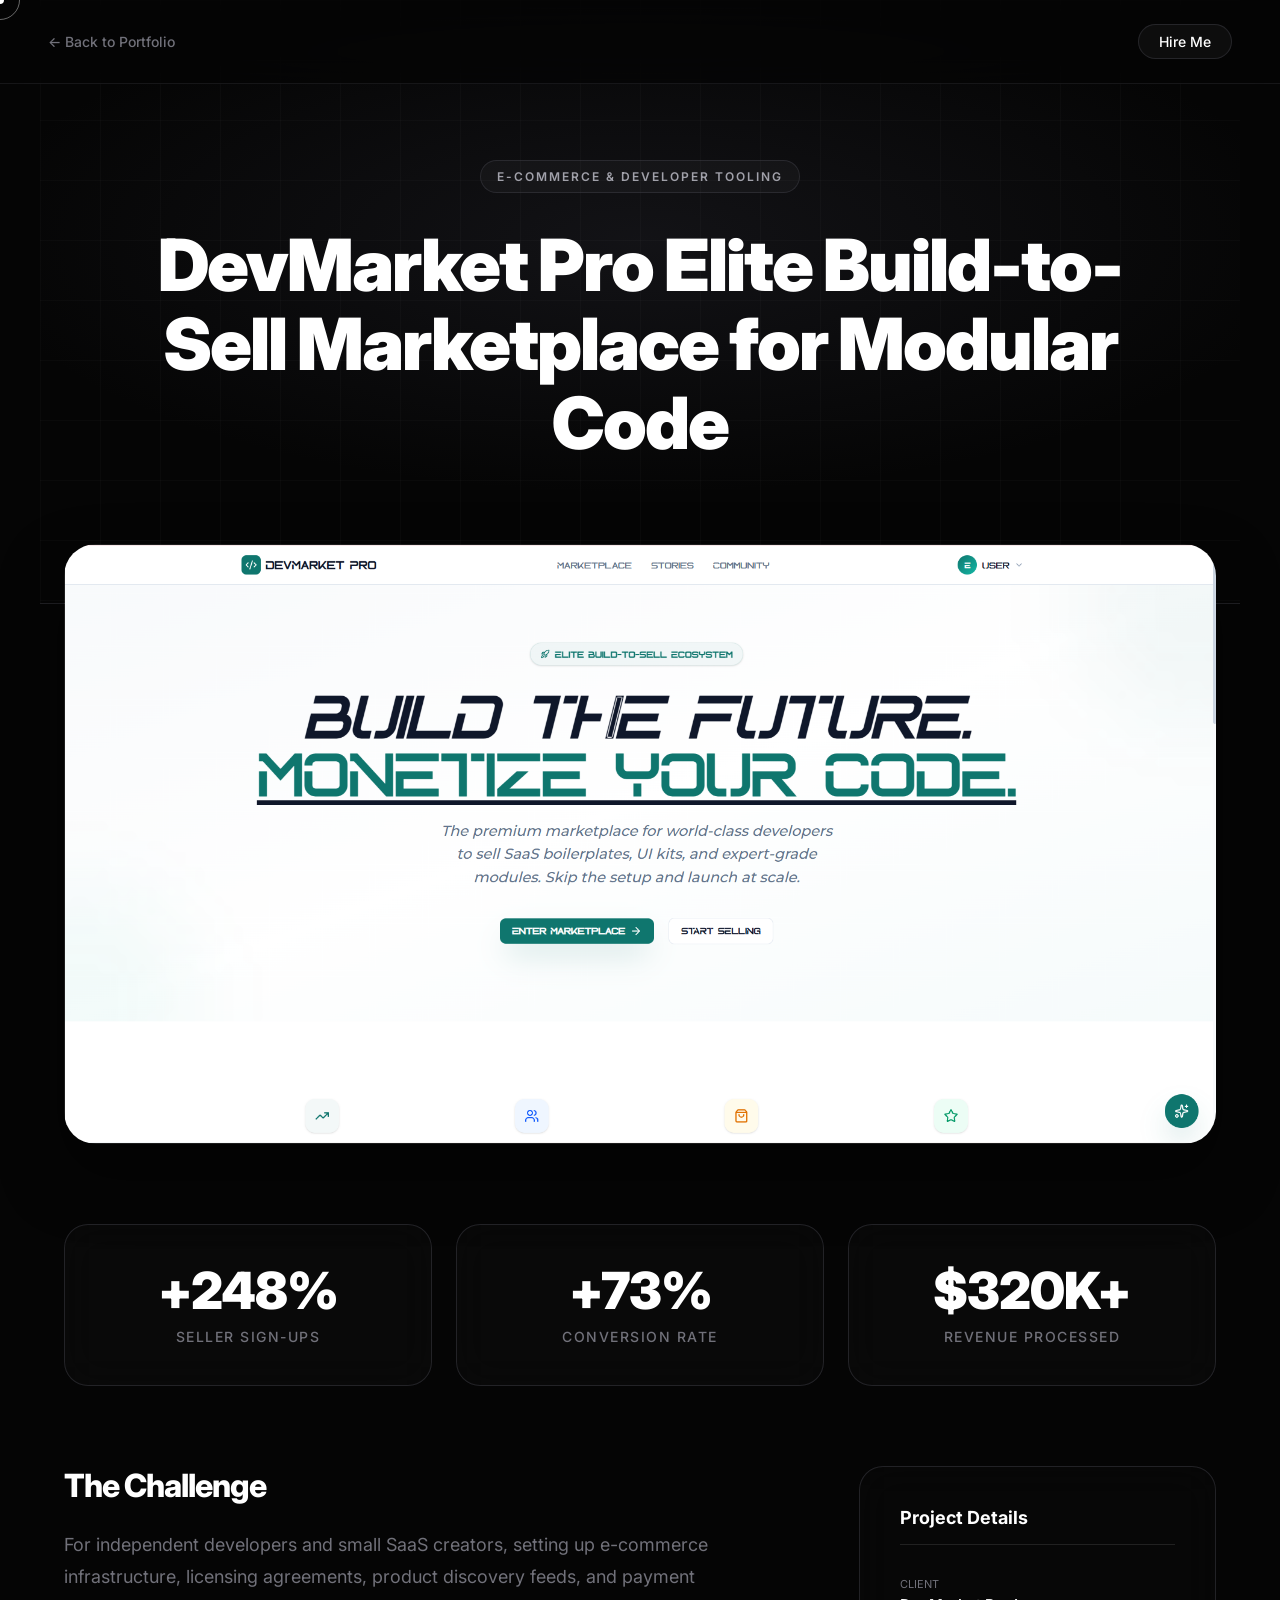
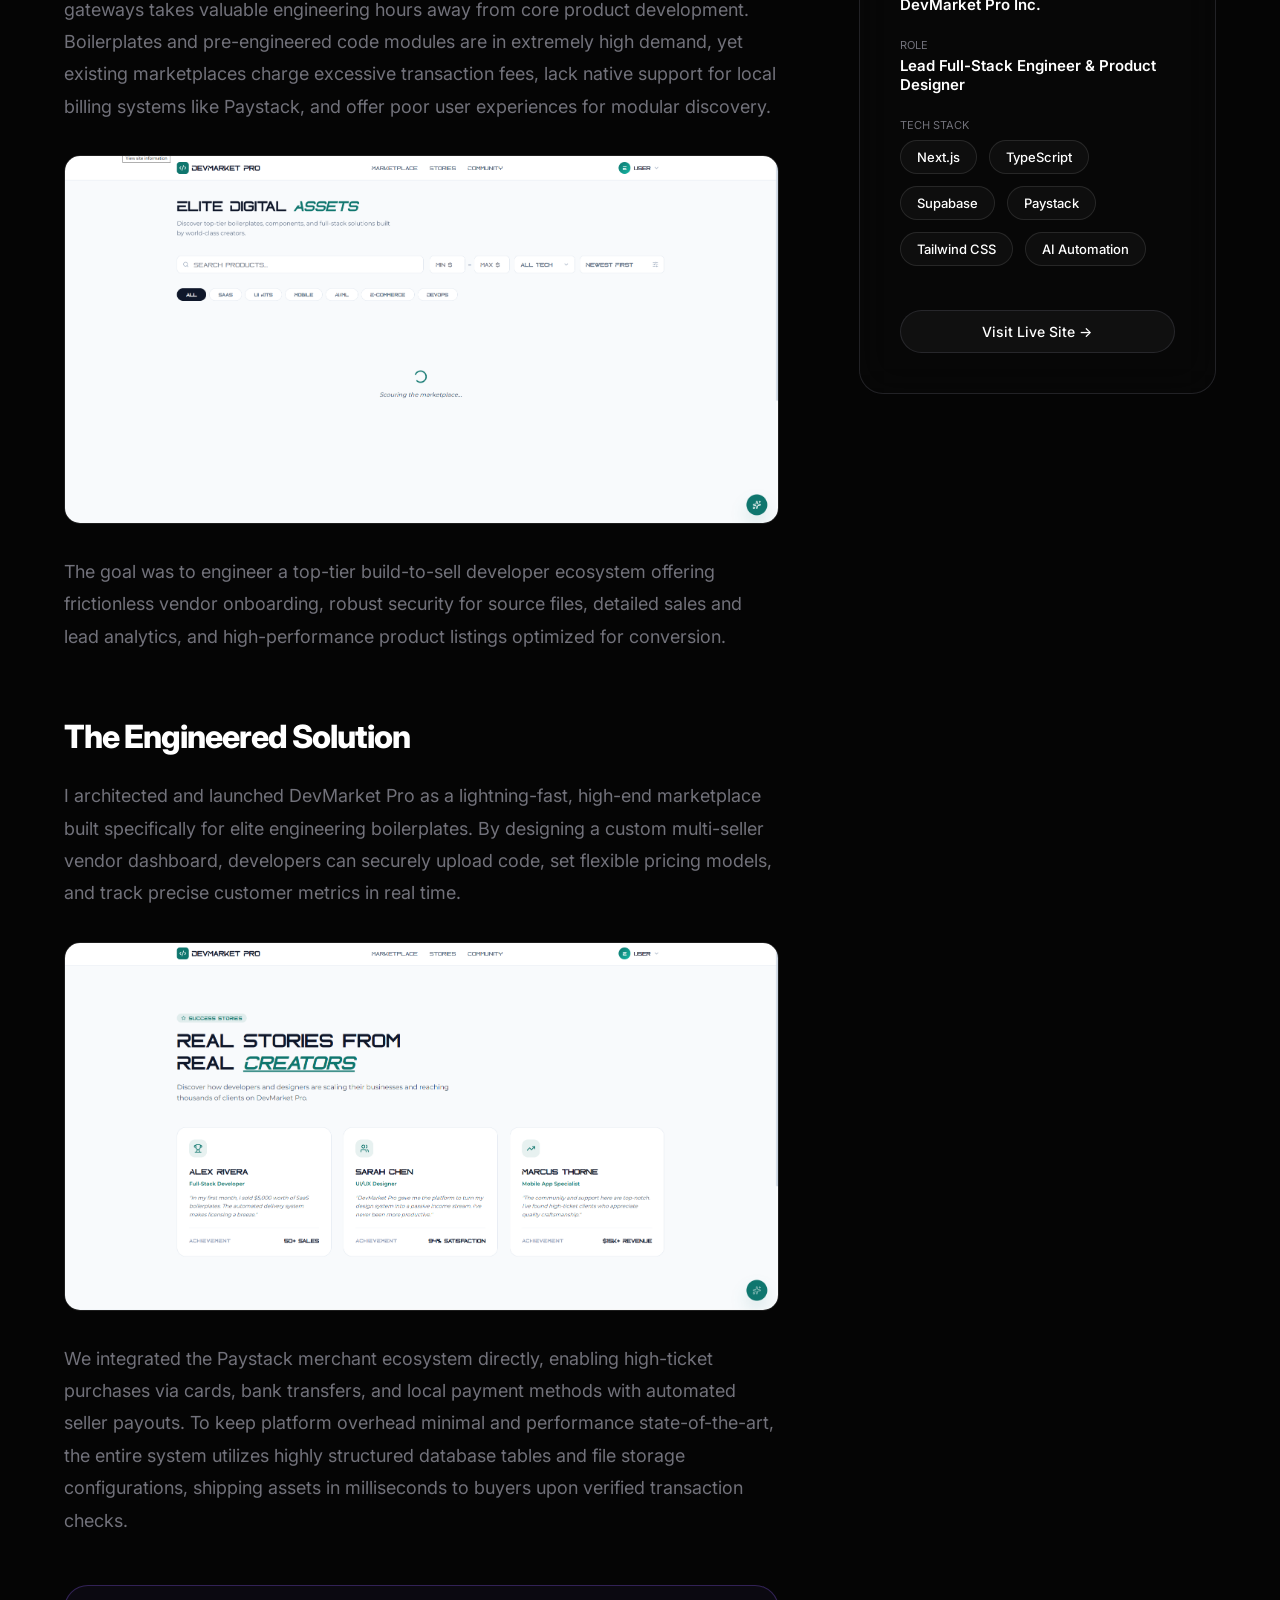
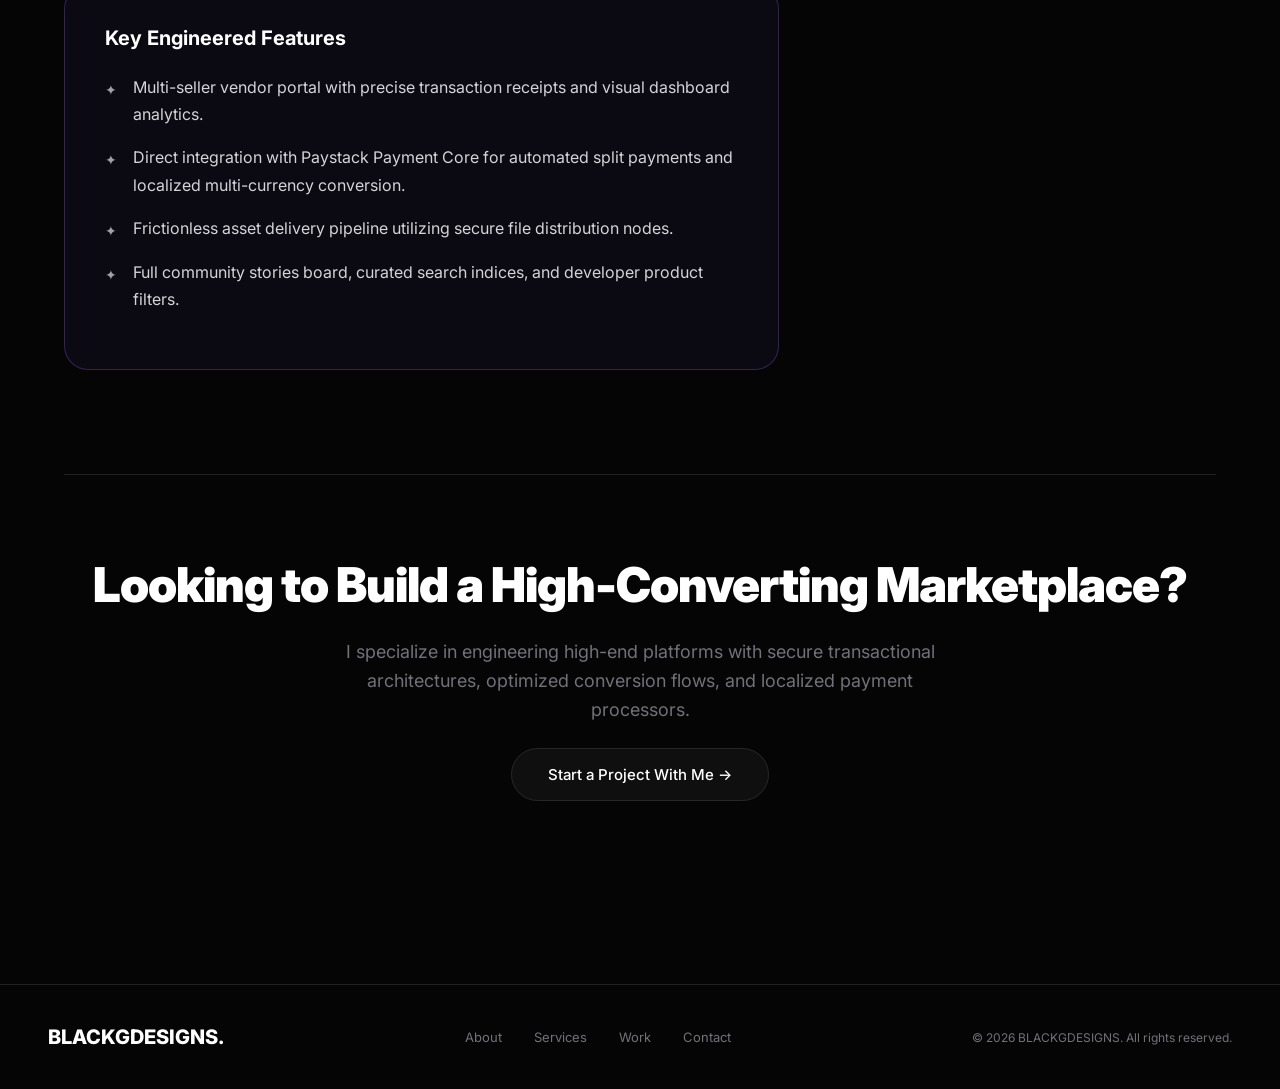
==== commit 3a115cfb: "Add files via upload" ====
--- a/devmarket-pro.html
+++ b/devmarket-pro.html
@@ -20,7 +20,7 @@
 <!-- Back Nav Header -->
 <div class="case-header-nav">
   <a href="index.html" class="btn-back">← Back to Portfolio</a>
-  <a href="https://wa.me/2347035428428" target="_blank" rel="noopener" class="nav-cta" style="padding: 8px 20px;">Hire Me</a>
+  <a href="mailto:enwaeze69@gmail.com" target="_blank" rel="noopener" class="nav-cta" style="padding: 8px 20px;">Hire Me</a>
 </div>
 
 <!-- Redesigned Hero Section -->
@@ -29,7 +29,7 @@
   <div class="hero-grid-overlay"></div>
   <div class="case-hero-content reveal">
     <span class="case-cat-badge">E-Commerce &amp; developer tooling</span>
-    <h1 class="case-main-title">DevMarket Pro — Elite Build-to-Sell Marketplace for Modular Code</h1>
+    <h1 class="case-main-title">DevMarket Pro  Elite Build-to-Sell Marketplace for Modular Code</h1>
   </div>
 </section>
 
@@ -129,7 +129,7 @@
   <div class="case-cta-section reveal">
     <h2 class="case-cta-title">Looking to Build a High-Converting Marketplace?</h2>
     <p class="case-cta-desc">I specialize in engineering high-end platforms with secure transactional architectures, optimized conversion flows, and localized payment processors.</p>
-    <a href="https://wa.me/2347035428428" target="_blank" rel="noopener" class="nav-cta" style="padding: 16px 36px; font-size: 15px;">Start a Project With Me →</a>
+    <a href="mailto:enwaeze69@gmail.com" target="_blank" rel="noopener" class="nav-cta" style="padding: 16px 36px; font-size: 15px;">Start a Project With Me →</a>
   </div>
 
 </div>
